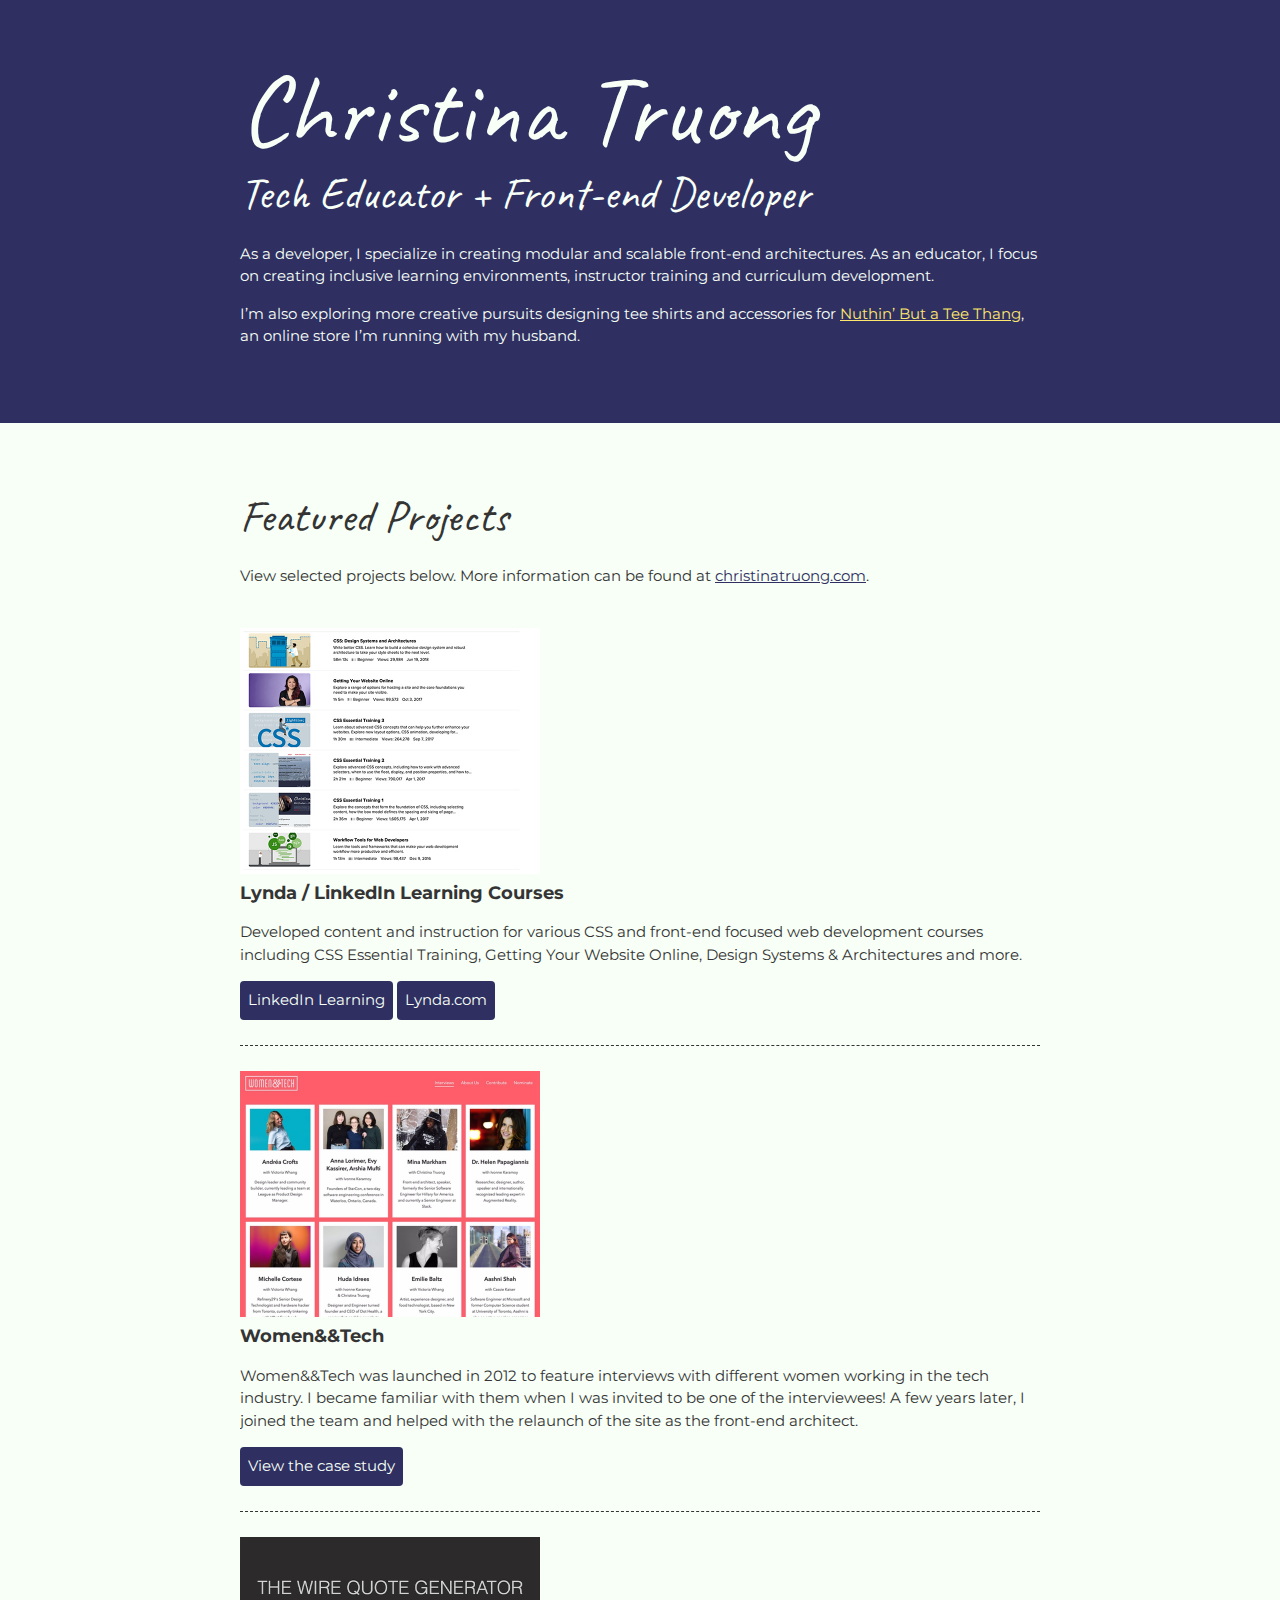
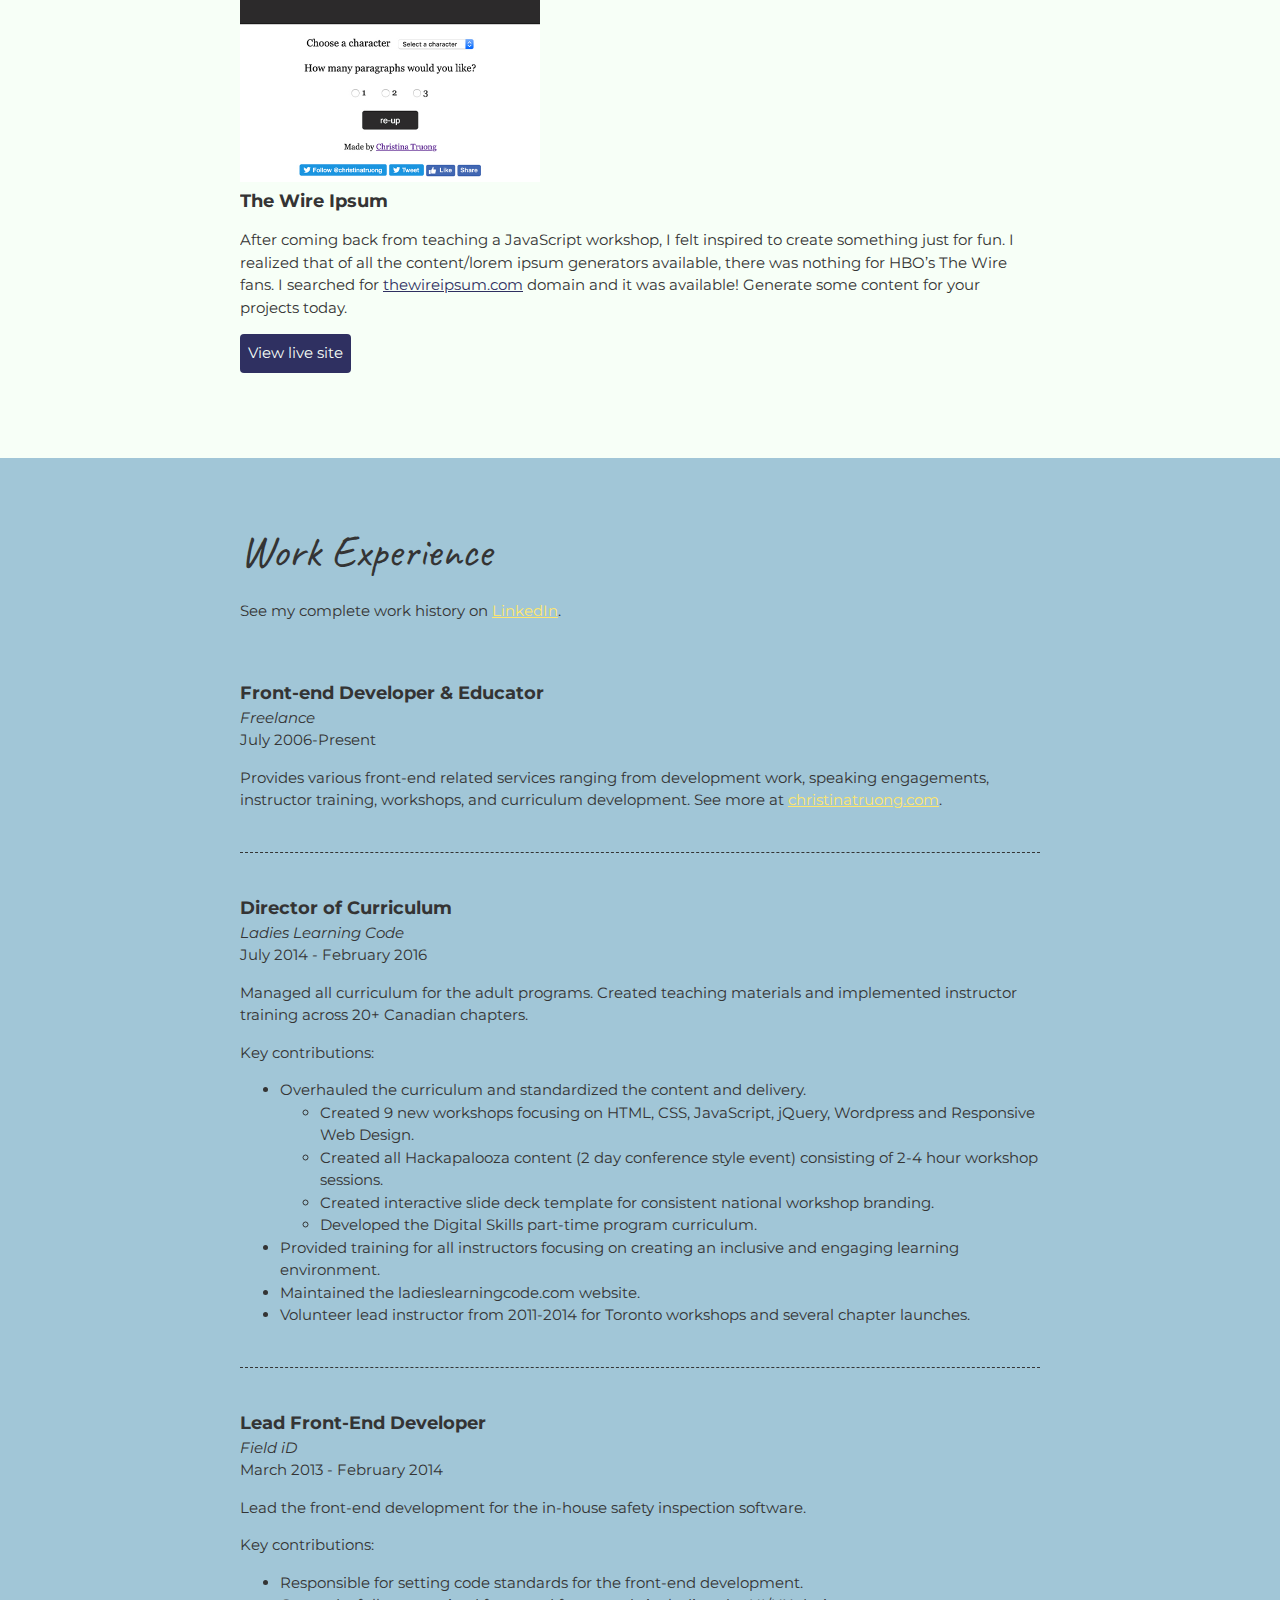
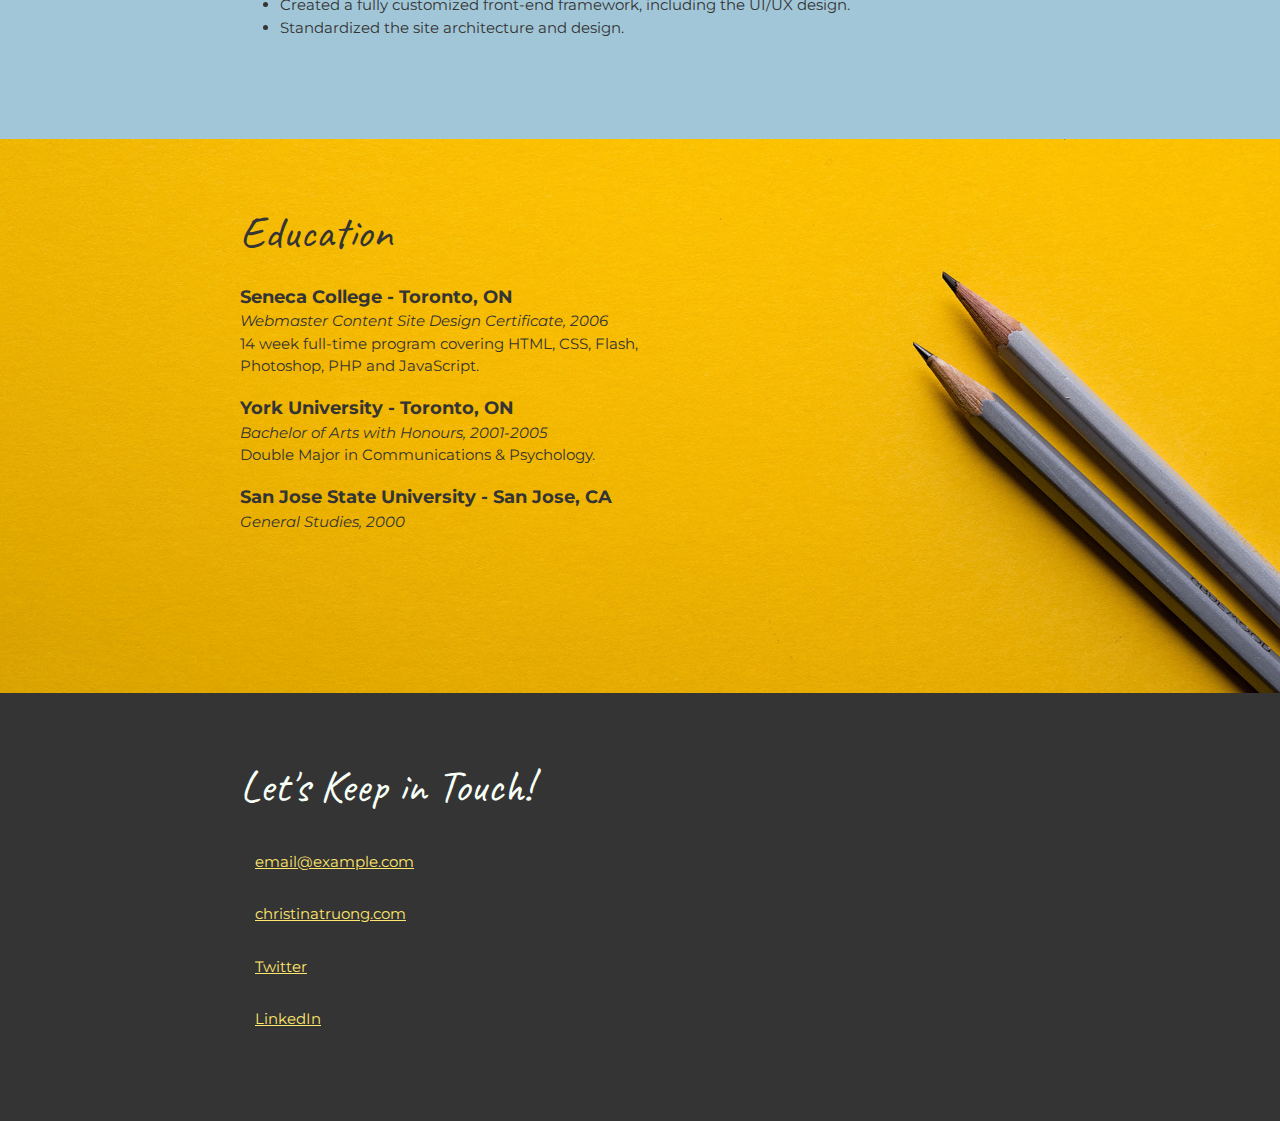
==== index.html @ 2dca57e2 "ADDED FILES" ====
<!DOCTYPE html>
<html lang="en">
  <head>
    <meta charset="UTF-8">
    <meta name="viewport" content="width=device-width, initial-scale=1.0">
    <title>Christina Truong, Tech Educator + Front-end Developer</title>
    <link href="https://fonts.googleapis.com/css?family=Caveat|Montserrat:400,600&display=swap" rel="stylesheet">
    <link rel="stylesheet" href="css/styles.css">
  </head>
  <body>
    <main>
      <!-- ***************  ABOUT / PROFILE  **************** -->
      <header>
        <div class="content-wrap">
          <h1>Christina Truong</h1>
          <h2>Tech Educator + Front-end Developer</h2>

          <p>As a developer, I specialize in creating modular and scalable front-end architectures. As an educator, I focus on creating inclusive learning environments, instructor training and curriculum development.</p>
          <p>I’m also exploring more creative pursuits designing tee shirts and accessories for <a href="http://teethang.com" target="_blank">Nuthin’ But a Tee Thang</a>, an online store I’m running with my husband.</p>
        </div>
      </header>

      <!-- ************ PROJECTS / PORTFOLIO  ************** -->
      <section class="projects">
        <div class="content-wrap divider">
          <h2>Featured Projects</h2>
          <p>View selected projects below. More information can be found at <a href="http://christinatruong.com">christinatruong.com</a>.</p>

          <!-- Project 1 -->
          <section class="project-item">
            <img src="images/project-courses.jpg" alt="Lynda & LinkedIn Learning course list">
            <h3>Lynda / LinkedIn Learning Courses</h3>
            <p>Developed content and instruction for various CSS and front-end focused web development courses including CSS Essential Training, Getting Your Website Online, Design Systems & Architectures and more.</p>
            <a class="btn" href="https://www.linkedin.com/learning/instructors/christina-truong?u=2125562" target="_blank">LinkedIn Learning</a>
            <a class="btn" href="https://www.lynda.com/Christina-Truong/7842227-1.html">Lynda.com</a>
          </section>

          <!-- Project 2 -->
          <section class="project-item">
            <img src="images/project-women-tech.jpg" alt="Women and Tech website">
            <h3>Women&&Tech</h3>
            <p>Women&&Tech was launched in 2012 to feature interviews with different women working in the tech industry. I became familiar with them when I was invited to be one of the interviewees! A few years later, I joined the team and helped with the relaunch of the site as the front-end architect.</p>
            <a class="btn" href="http://christinatruong.com/projects/women-and-tech-redesign.html" target="_blank">View the case study</a>
          </section>

          <!-- Project 3 -->
          <section class="project-item">
            <img src="images/project-wire-ipsum.jpg" alt="The Wire Ipsum website">
            <h3>The Wire Ipsum</h3>
            <p>After coming back from teaching a JavaScript workshop, I felt inspired to create something just for fun. I realized that of all the content/lorem ipsum generators available, there was nothing for HBO’s The Wire fans. I searched for <a href="http://thewireipsum.com" target="_blank">thewireipsum.com</a> domain and it was available! Generate some content for your projects today.</p>
            <a class="btn" href="http://thewireipsum.com" target="_blank">View live site</a>
          </section>
        </div>
      </section>

      <!-- ****************  WORK EXPERIENCE  ******************** -->
      <section class="work-experience">
        <div class="content-wrap item-details divider">
          <h2>Work Experience</h2>
          <p>See my complete work history on <a href="https://www.linkedin.com/in/christinatruong/">LinkedIn</a>.</p>

          <!-- Job 1 -->
          <section class="job-item">
            <div class="job-details">
              <h3>Front-end Developer & Educator</h3>
              <p>Freelance</p>
              <p>July 2006-Present</p>
            </div>
            <div class="job-summary">
              <p>Provides various front-end related services ranging from development work, speaking engagements, instructor training, workshops, and curriculum development. See more at  <a href="http://christinatruong.com">christinatruong.com</a>.</p>
            </div>
          </section>

          <!-- Job 2 -->
          <section class="job-item">
            <div class="job-details">
              <h3>Director of Curriculum</h3>
              <p>Ladies Learning Code</p>
              <p>July 2014 - February 2016</p>
            </div>
            <div class="job-summary">
              <p>Managed all curriculum for the adult programs. Created teaching materials and implemented instructor training across 20+ Canadian chapters.</p>
              <p>Key contributions:</p>
              <ul>
                <li>Overhauled the curriculum and standardized the content and delivery.
                  <ul>
                    <li>Created 9 new workshops focusing on HTML, CSS, JavaScript, jQuery, Wordpress and Responsive Web Design.</li>
                    <li>Created all Hackapalooza content (2 day conference style event) consisting of 2-4 hour workshop sessions.</li>
                    <li>Created interactive slide deck template for consistent national workshop branding.</li>
                    <li>Developed the Digital Skills part-time program curriculum.</li>
                  </ul>
                </li>
                <li>Provided training for all instructors focusing on creating an inclusive and engaging learning environment.</li>
                <li>Maintained the ladieslearningcode.com website.</li>
                <li>Volunteer lead instructor from 2011-2014 for Toronto workshops and several chapter launches.</li>
              </ul>
            </div>
          </section>

          <!-- Job 3 -->
          <section class="job-item">
            <div class="job-details">
              <h3>Lead Front-End Developer</h3>
              <p>Field iD</p>
              <p>March 2013 - February 2014</p>
            </div>
            <div class="job-summary">
              <p>Lead the front-end development for the in-house safety inspection software.</p>
              <p>Key contributions:</p>
              <ul>
                <li>Responsible for setting code standards for the front-end development.</li>
                <li>Created a fully customized front-end framework, including the UI/UX design.</li>
                <li>Standardized the site architecture and design.</li>
              </ul>
            </div>
          </section>
        </div>
      </section>

      <!-- *************  EDUCATION & CERTIFICATIONS *********** -->
      <section class="education">
        <div class="content-wrap item-details">
          <h2>Education</h2>

          <section>
            <h3>Seneca College - Toronto, ON</h3>
            <p>Webmaster Content Site Design Certificate, 2006</p>
            <p>14 week full-time program covering HTML, CSS, Flash, Photoshop, PHP and JavaScript.</p>
          </section>

          <section>
            <h3>York University - Toronto, ON</h3>
            <p>Bachelor of Arts with Honours, 2001-2005</p>
            <p>Double Major in Communications & Psychology.</p>
          </section>

          <section>
            <h3>San Jose State University - San Jose, CA</h3>
            <p>General Studies, 2000</p>
          </section>
        </div>
      </section>

      <!-- ************  CONTACT INFO / SOCIAL MEDIA  ************ -->
      <footer>
        <div class="content-wrap">
          <h2>Let's Keep in Touch!</h2>

          <!-- Social media and contact links. Add or remove any networks. -->
          <ul class="contact-list">
            <li><a href="mailto:email@example.com">email@example.com</a></li>
            <li><a href="http://christinatruong.com" target="_blank">christinatruong.com</a></li>
            <li><a href="http://twitter.com/christinatruong" target="_blank">Twitter</a></li>
            <li><a href="#" target="_blank">LinkedIn</a></li>
          </ul>
        </div>
      </footer>
    </main>
  </body>
</html>
---- css/styles.css ----
/*
COLOR PALETTE
https://coolors.co/f7fff7-343434-2f3061-ffe66d-a1c6d7
#F7FFF7 - almost white
#343434 - dark gray - almost black
#2F3061 - blue dark
#FFE66D - yellow
#A1C6D7 - blue light
*/


/* Global styles
------------------------------------*/
html {
  box-sizing: border-box;
}
*, *:before, *:after {
  box-sizing: inherit;
}

body {
  color: #343434;
  margin: 0;
  padding: 0;
  font-family: 'Montserrat', sans-serif;
  font-size: 15px;
  line-height: 1.5;
}
img {
  width: 300px;
}
a {
  color: #FFE66D;
}
a:hover {
  text-decoration: none;
}
h1 {
  font-size: 100px;
  line-height: 1;
}
h2 {
  font-size: 45px;
}
h1, h2 {
  font-family: 'Caveat', cursive;
  font-weight: 400;
  margin: 0;
}
.content-wrap {
  max-width: 800px;
  width: 85%;
  margin: 0 auto;
  padding: 60px 0;
}
h3 {
  margin-bottom: 0;
}
.item-details h3 + p {
  font-style: italic;
}
.item-details h3 ~ p {
  margin: 0;
}
.divider > section {
  border-bottom: 1px dashed #343434;
  padding: 25px 0;
}
.divider > section:last-of-type {
  border-bottom: none;
}


/* Profile
------------------------------------*/
header {
  background: #2F3061;
  color: #F7FFF7;
}


/* Projects
------------------------------------*/
.projects {
  background: #F7FFF7;
}
.projects a {
  color: #2F3061;
}
.projects .btn {
  color: #F7FFF7;
  background: #2F3061;
  text-decoration: none;
  padding: 8px;
  border-radius: 4px;
  display: inline-block;
}
.projects .btn:hover {
  background: rgba(47, 48, 97, 80%);
}
.project-item {
  overflow: hidden;
}
.project-item h3 {
  margin-top: 0;
}


/* Work Experience
------------------------------------*/
.work-experience {
  background: #A1C6D7;
}



/* Education
------------------------------------*/
.education {
  background-image: url(../images/joanna-kosinska-unsplash.jpg);
  background-size: cover;
  background-position: top right;
  padding-bottom: 100px;
}
.education p {
  width: 60%;
}


/* Contact Info
------------------------------------*/
footer {
  background: #343434;
  color: #F7FFF7;
}
.contact-list {
  list-style-type: none;
  padding: 0;
}
.contact-list a {
  padding: 15px;
  display: inline-block;
}
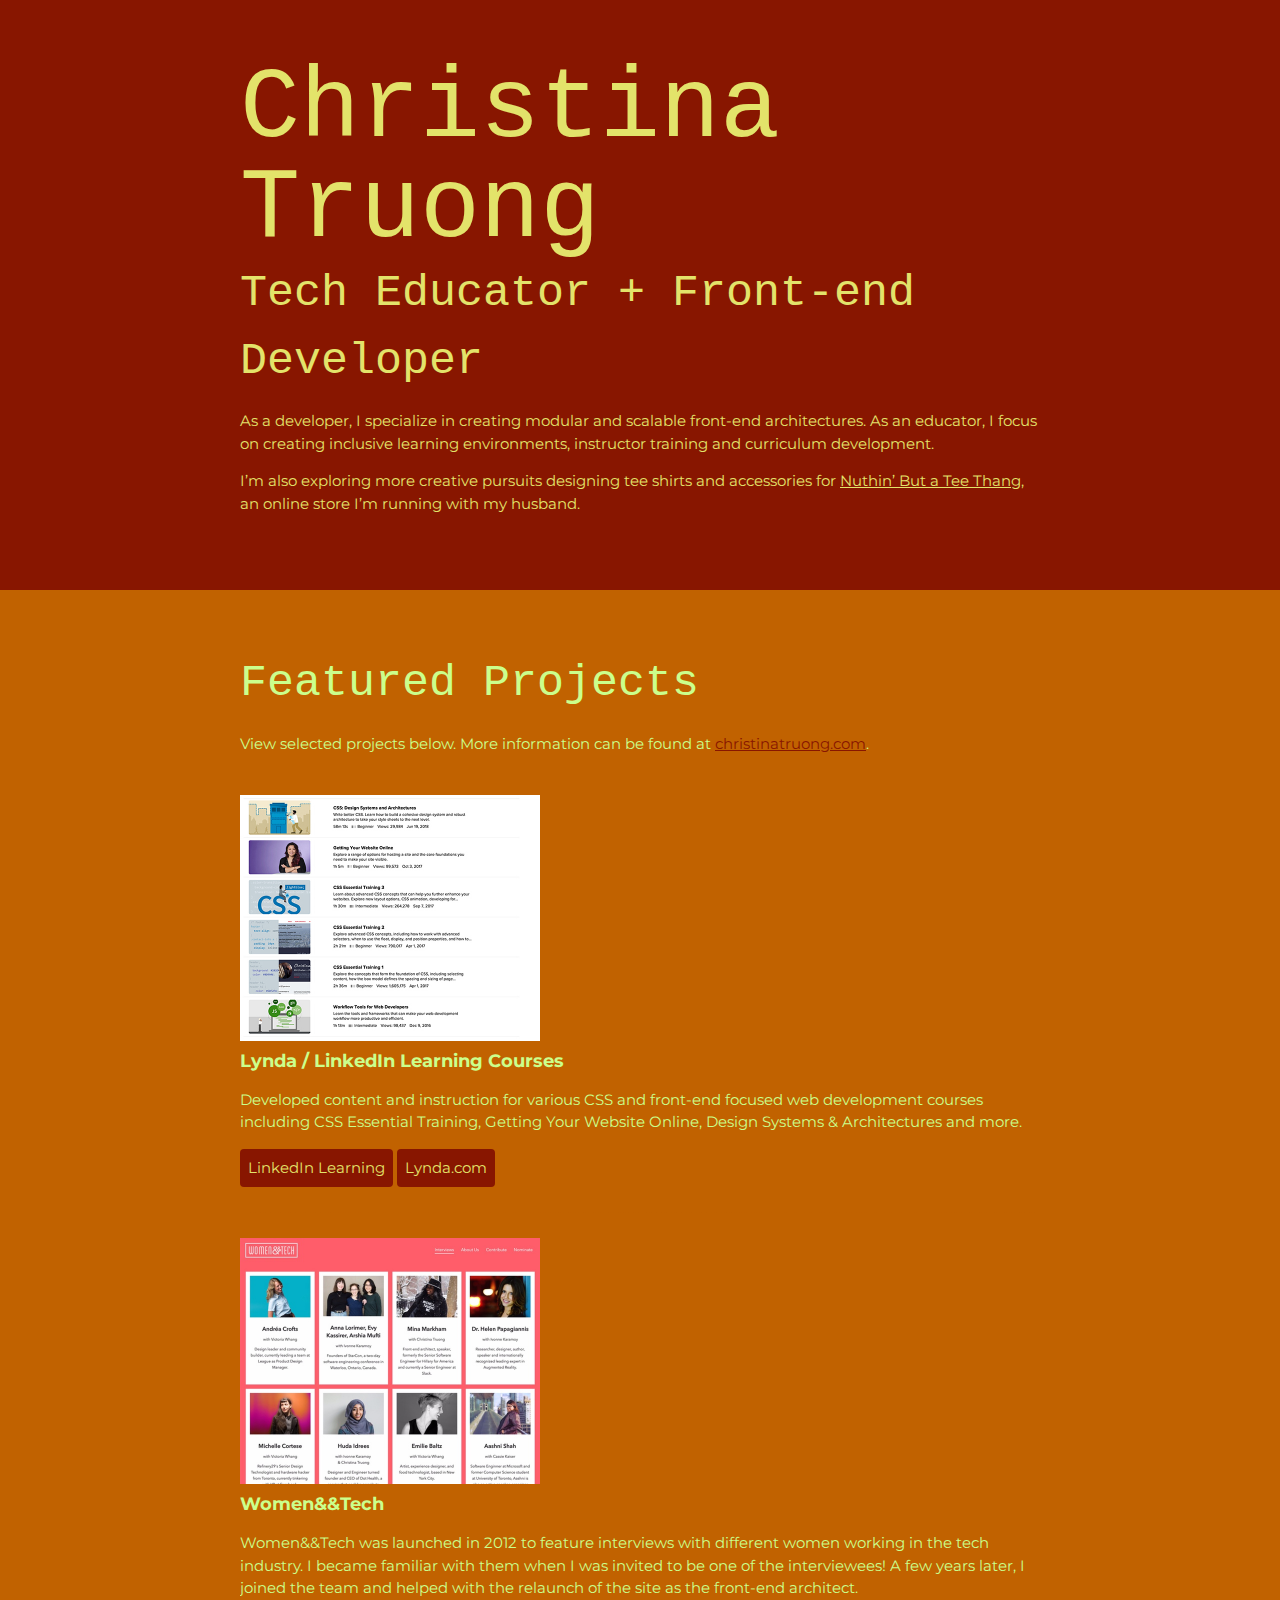
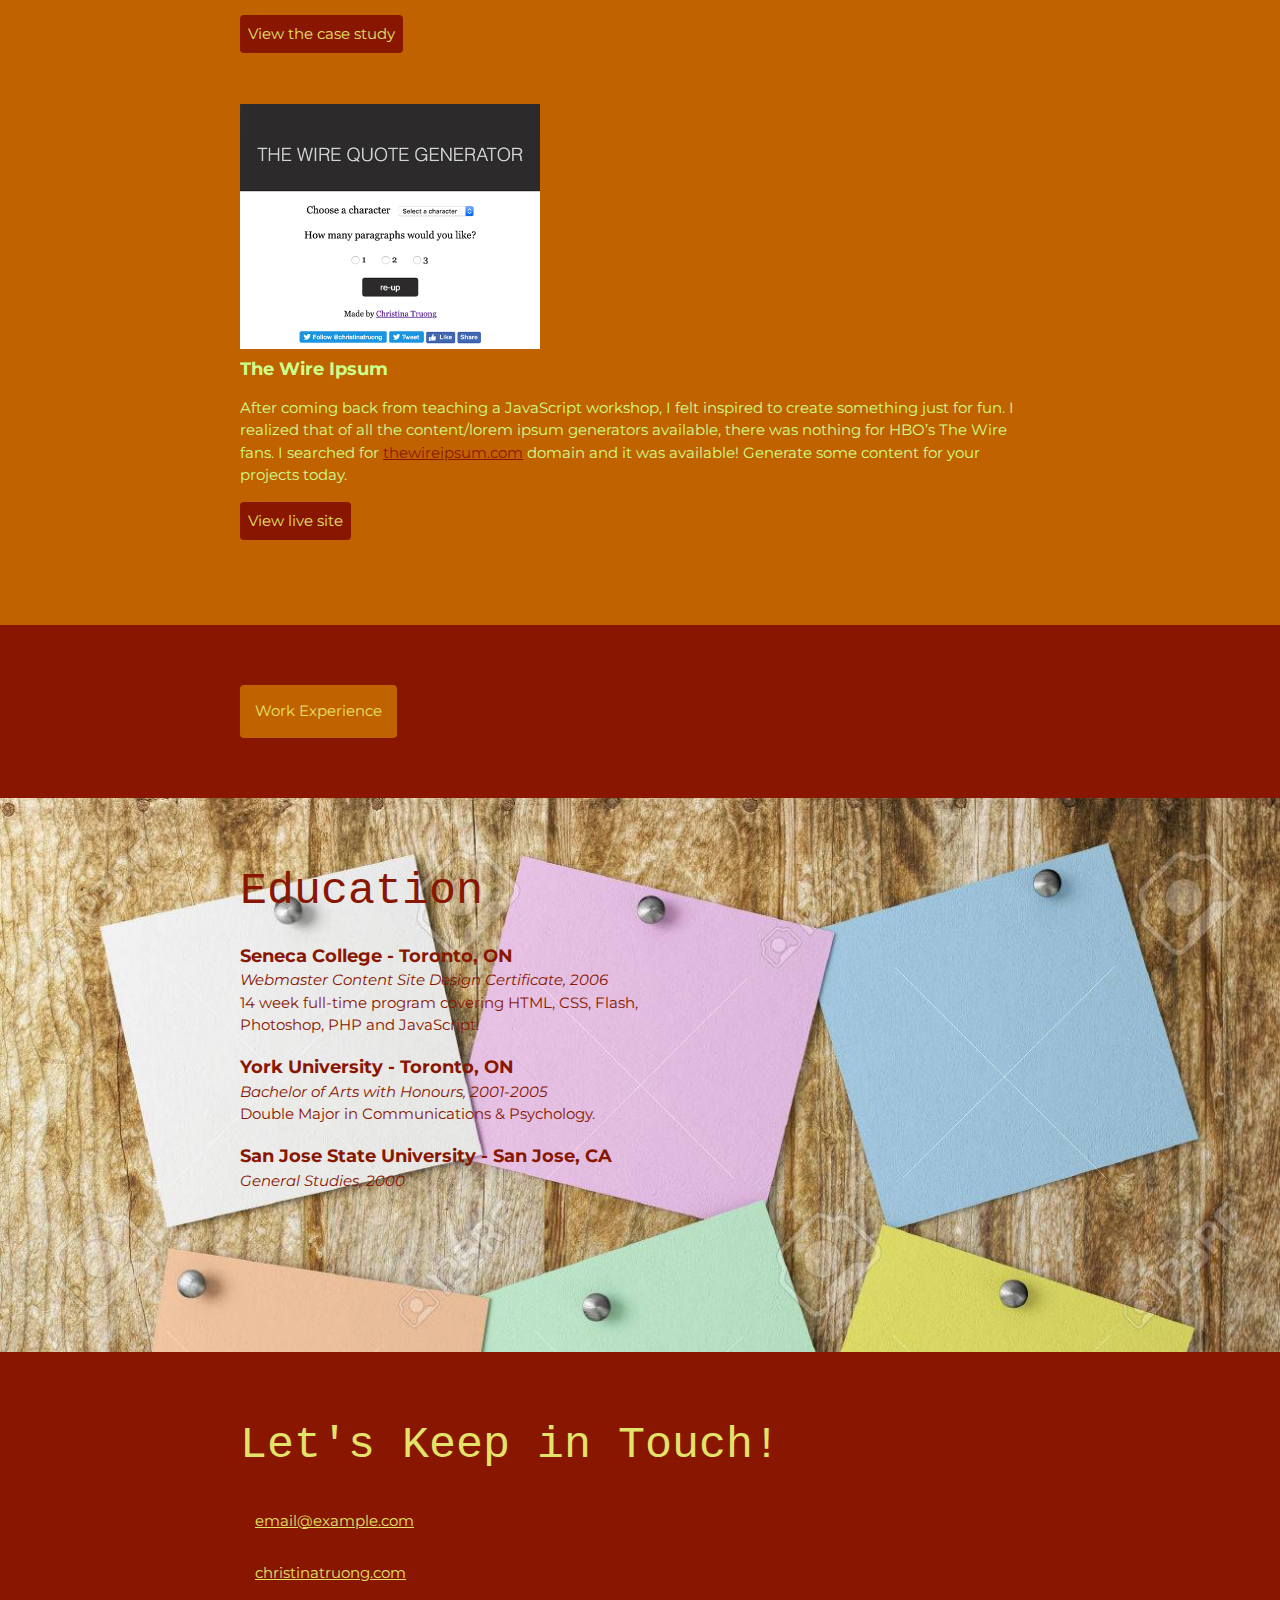
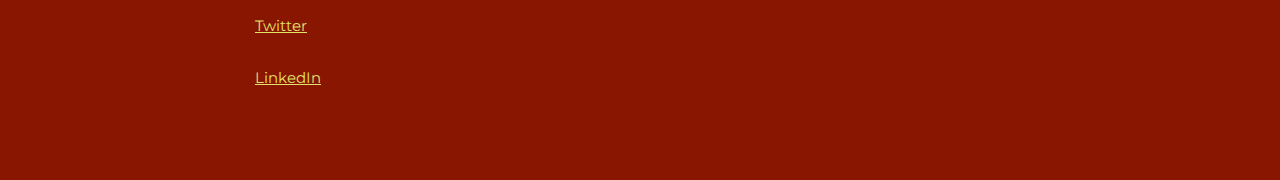
==== commit 28de52f9: "TASK 2 DONE" ====
--- a/index.html
+++ b/index.html
@@ -52,71 +52,19 @@
           </section>
         </div>
       </section>
+   
+    <!-- ****************  WORK EXPERIENCE BUTTON  ******************** -->
 
-      <!-- ****************  WORK EXPERIENCE  ******************** -->
       <section class="work-experience">
-        <div class="content-wrap item-details divider">
-          <h2>Work Experience</h2>
-          <p>See my complete work history on <a href="https://www.linkedin.com/in/christinatruong/">LinkedIn</a>.</p>
+          <div class="content-wrap item-details divider">
 
-          <!-- Job 1 -->
-          <section class="job-item">
-            <div class="job-details">
-              <h3>Front-end Developer & Educator</h3>
-              <p>Freelance</p>
-              <p>July 2006-Present</p>
-            </div>
-            <div class="job-summary">
-              <p>Provides various front-end related services ranging from development work, speaking engagements, instructor training, workshops, and curriculum development. See more at  <a href="http://christinatruong.com">christinatruong.com</a>.</p>
+            
+              <a class="btn" href="work.html" target="_blank">Work Experience</a>
+        
+
             </div>
           </section>
-
-          <!-- Job 2 -->
-          <section class="job-item">
-            <div class="job-details">
-              <h3>Director of Curriculum</h3>
-              <p>Ladies Learning Code</p>
-              <p>July 2014 - February 2016</p>
-            </div>
-            <div class="job-summary">
-              <p>Managed all curriculum for the adult programs. Created teaching materials and implemented instructor training across 20+ Canadian chapters.</p>
-              <p>Key contributions:</p>
-              <ul>
-                <li>Overhauled the curriculum and standardized the content and delivery.
-                  <ul>
-                    <li>Created 9 new workshops focusing on HTML, CSS, JavaScript, jQuery, Wordpress and Responsive Web Design.</li>
-                    <li>Created all Hackapalooza content (2 day conference style event) consisting of 2-4 hour workshop sessions.</li>
-                    <li>Created interactive slide deck template for consistent national workshop branding.</li>
-                    <li>Developed the Digital Skills part-time program curriculum.</li>
-                  </ul>
-                </li>
-                <li>Provided training for all instructors focusing on creating an inclusive and engaging learning environment.</li>
-                <li>Maintained the ladieslearningcode.com website.</li>
-                <li>Volunteer lead instructor from 2011-2014 for Toronto workshops and several chapter launches.</li>
-              </ul>
-            </div>
-          </section>
-
-          <!-- Job 3 -->
-          <section class="job-item">
-            <div class="job-details">
-              <h3>Lead Front-End Developer</h3>
-              <p>Field iD</p>
-              <p>March 2013 - February 2014</p>
-            </div>
-            <div class="job-summary">
-              <p>Lead the front-end development for the in-house safety inspection software.</p>
-              <p>Key contributions:</p>
-              <ul>
-                <li>Responsible for setting code standards for the front-end development.</li>
-                <li>Created a fully customized front-end framework, including the UI/UX design.</li>
-                <li>Standardized the site architecture and design.</li>
-              </ul>
-            </div>
-          </section>
-        </div>
-      </section>
-
+     
       <!-- *************  EDUCATION & CERTIFICATIONS *********** -->
       <section class="education">
         <div class="content-wrap item-details">
--- a/css/styles.css
+++ b/css/styles.css
@@ -1,11 +1,10 @@
 /*
 COLOR PALETTE
-https://coolors.co/f7fff7-343434-2f3061-ffe66d-a1c6d7
-#F7FFF7 - almost white
-#343434 - dark gray - almost black
-#2F3061 - blue dark
-#FFE66D - yellow
-#A1C6D7 - blue light
+https://coolors.co/cbff8c-e3e36a-c16200-881600-4e0110
+#CBFF8C - light yellow
+#E3E36A - yellow
+#C16200 - orange 
+#881600 - red/maroon
 */
 
 
@@ -19,7 +18,7 @@
 }
 
 body {
-  color: #343434;
+  color: #CBFF8C;
   margin: 0;
   padding: 0;
   font-family: 'Montserrat', sans-serif;
@@ -30,7 +29,7 @@
   width: 300px;
 }
 a {
-  color: #FFE66D;
+  color: #E3E36A;
 }
 a:hover {
   text-decoration: none;
@@ -43,7 +42,7 @@
   font-size: 45px;
 }
 h1, h2 {
-  font-family: 'Caveat', cursive;
+  font-family: 'Courier Prime', monospace;
   font-weight: 400;
   margin: 0;
 }
@@ -63,7 +62,7 @@
   margin: 0;
 }
 .divider > section {
-  border-bottom: 1px dashed #343434;
+  border-bottom: 1px dashed #C16200;
   padding: 25px 0;
 }
 .divider > section:last-of-type {
@@ -74,29 +73,29 @@
 /* Profile
 ------------------------------------*/
 header {
-  background: #2F3061;
-  color: #F7FFF7;
+  background: #881600;
+  color: #E3E36A;
 }
 
 
 /* Projects
 ------------------------------------*/
 .projects {
-  background: #F7FFF7;
+  background: #C16200;
 }
 .projects a {
-  color: #2F3061;
+  color: #881600;
 }
 .projects .btn {
-  color: #F7FFF7;
-  background: #2F3061;
+  color: #E3E36A;
+  background: #881600;
   text-decoration: none;
   padding: 8px;
   border-radius: 4px;
   display: inline-block;
 }
 .projects .btn:hover {
-  background: rgba(47, 48, 97, 80%);
+  background: rgba(193, 98, 0, 1);
 }
 .project-item {
   overflow: hidden;
@@ -109,18 +108,29 @@
 /* Work Experience
 ------------------------------------*/
 .work-experience {
-  background: #A1C6D7;
+  background: #881600;
 }
-
+.work-experience .btn {
+  color: #E3E36A;
+  background: #C16200;
+  text-decoration: none;
+  padding: 15px;
+  border-radius: 4px;
+  display: inline-block;
+}
+.work-experience .btn:hover {
+  background: #881600
+}
 
 
 /* Education
 ------------------------------------*/
 .education {
-  background-image: url(../images/joanna-kosinska-unsplash.jpg);
+  background-image: url(../images/39526618-a-post-it-on-a-wood-background.jpg);
   background-size: cover;
   background-position: top right;
   padding-bottom: 100px;
+  color: #881600;
 }
 .education p {
   width: 60%;
@@ -130,8 +140,9 @@
 /* Contact Info
 ------------------------------------*/
 footer {
-  background: #343434;
-  color: #F7FFF7;
+  background: #881600;
+  color: #E3E36A;
+  
 }
 .contact-list {
   list-style-type: none;
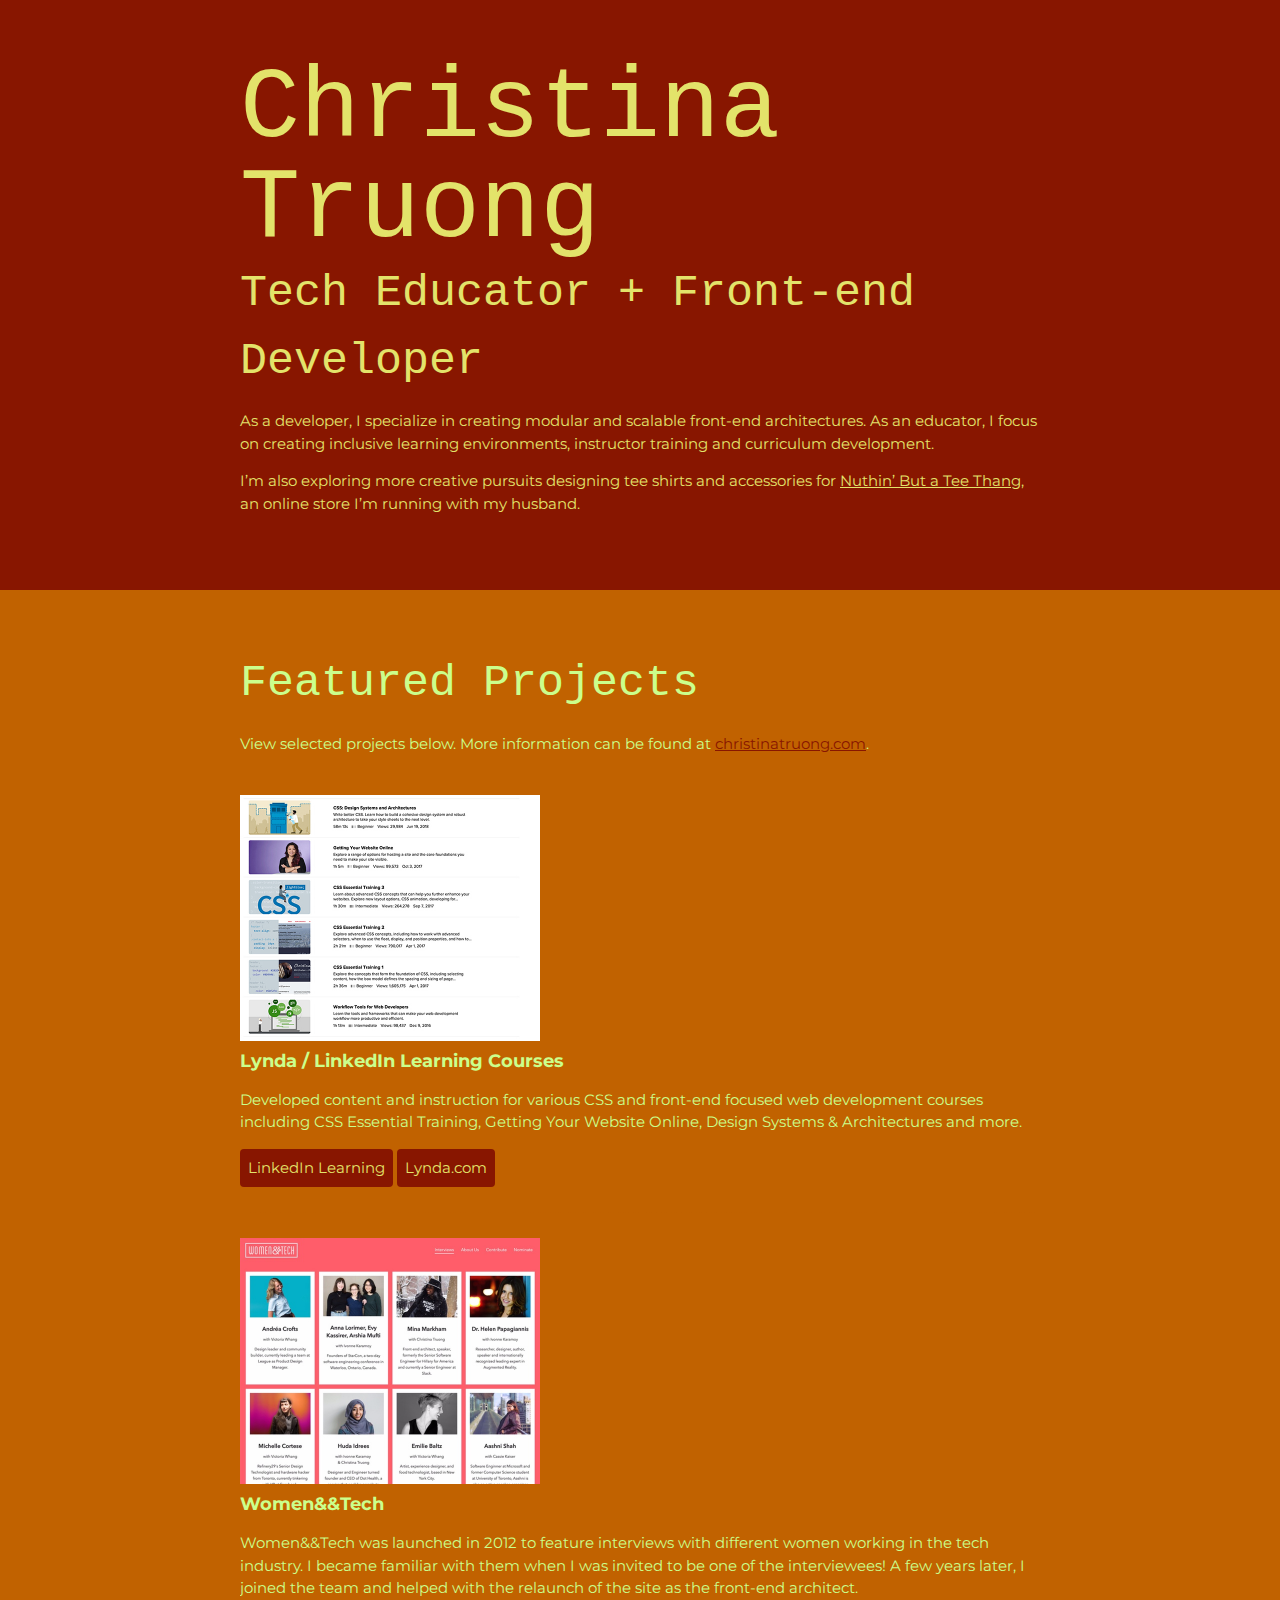
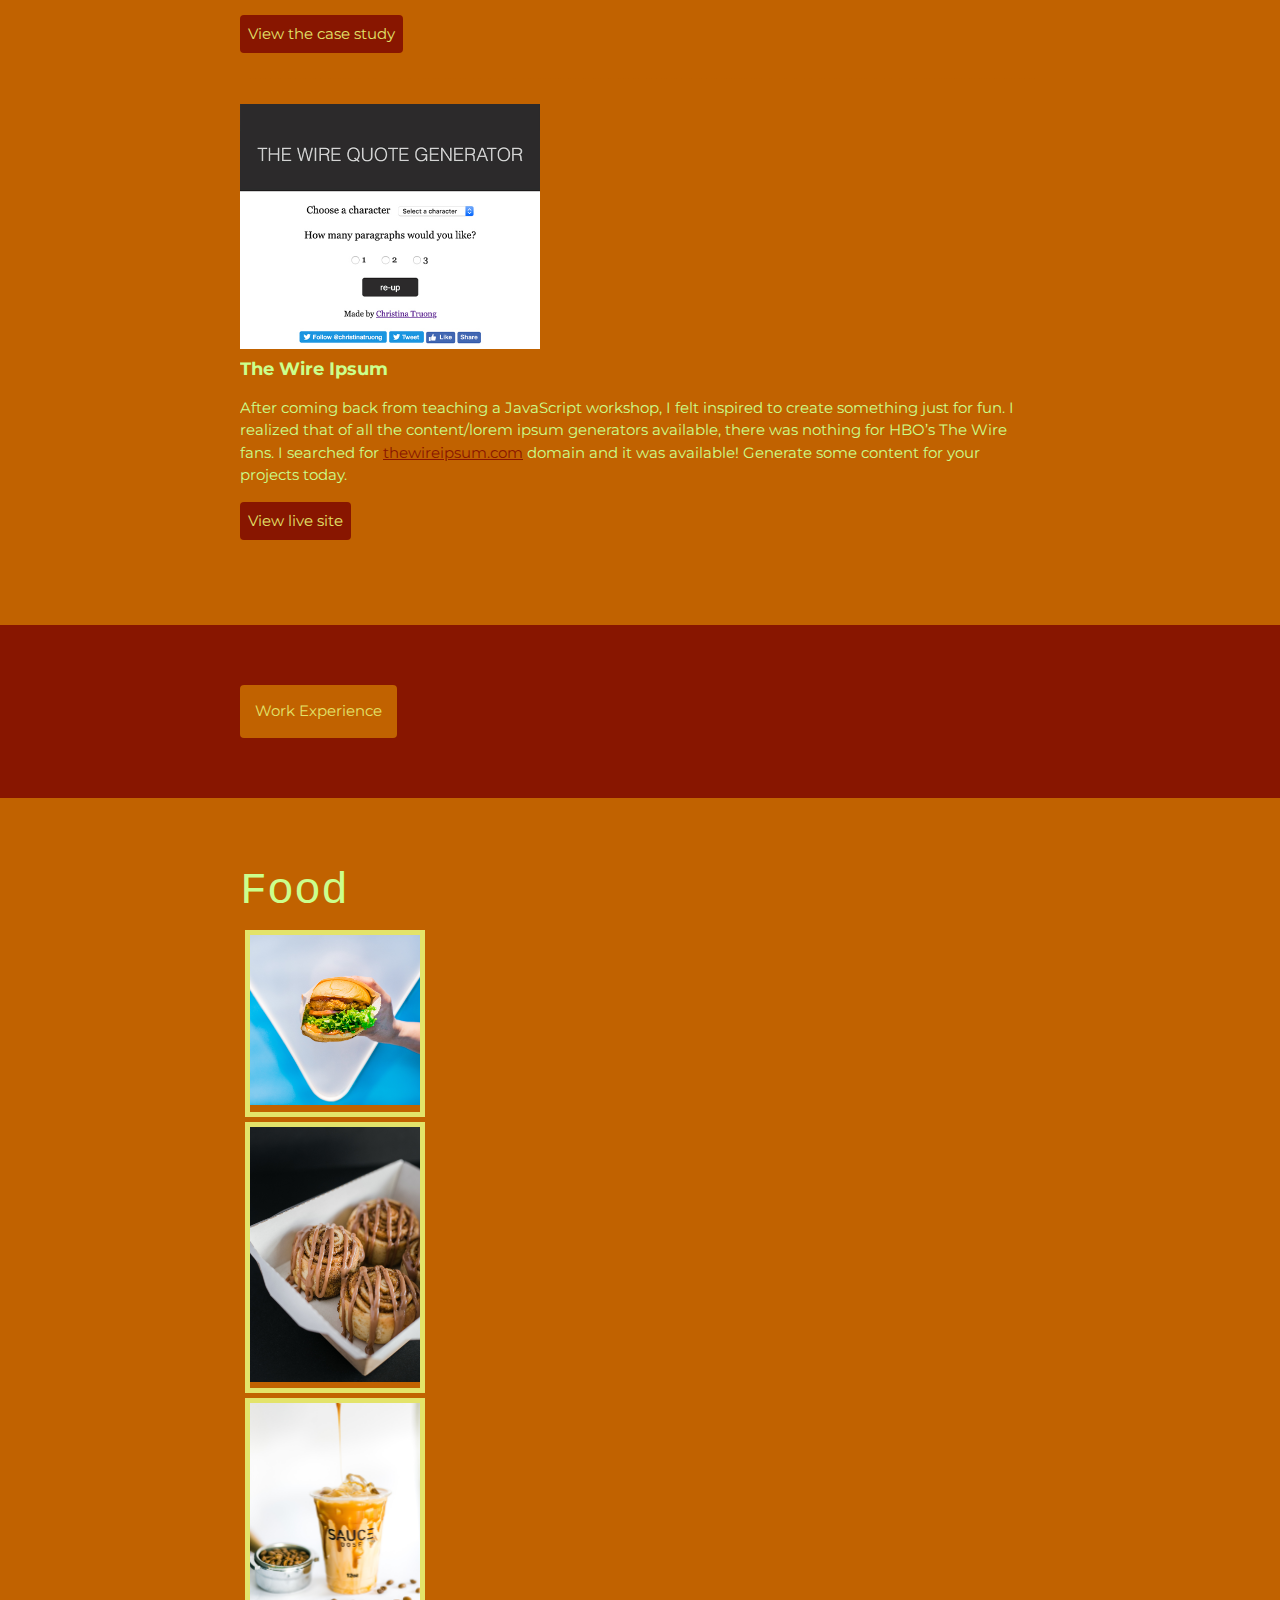
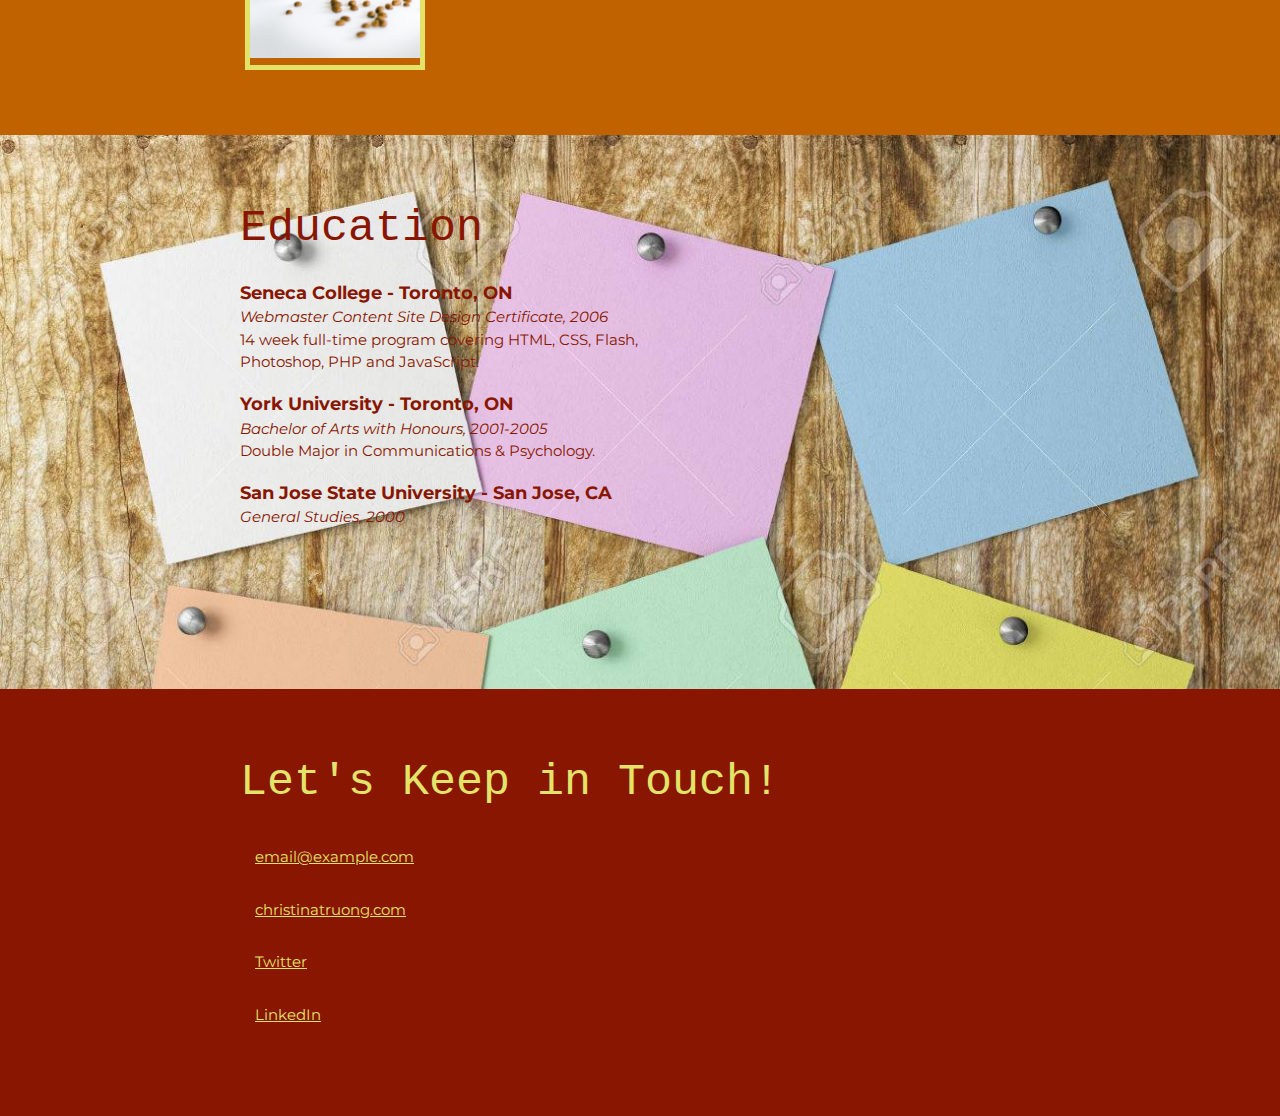
==== commit 5d6c06d6: "TASK 3 DONE" ====
--- a/index.html
+++ b/index.html
@@ -58,13 +58,54 @@
       <section class="work-experience">
           <div class="content-wrap item-details divider">
 
-            
+
               <a class="btn" href="work.html" target="_blank">Work Experience</a>
         
 
             </div>
           </section>
-     
+
+
+     <!-- ************  Image Gallery  ************ -->
+<section class="food">
+    <div class="content-wrap">
+        <h2>Food</h2>
+<article>
+        <div class="gallery">
+            <a target="_blank" href="images/food1.jpg">
+              <img src="images/food1.jpg" alt="food1" width="600" height="400">
+            </a>
+            </a>
+           
+          </div>
+        </article>
+
+        <article>
+            <div class="gallery">
+                <a target="_blank" href="images/food2.jpg">
+                  <img src="images/food2.jpg" alt="food2" width="600" height="400">
+                </a>
+                </a>
+                
+              </div>
+            </article>
+
+            <article>
+                <div class="gallery">
+                    <a target="_blank" href="images/food3.jpg">
+                      <img src="images/food3.jpg" alt="food3" width="600" height="400">
+                    </a>
+                    </a>
+                  
+                  </div>
+                </article>
+
+
+      </div>
+</section>
+
+
+
       <!-- *************  EDUCATION & CERTIFICATIONS *********** -->
       <section class="education">
         <div class="content-wrap item-details">
@@ -89,6 +130,11 @@
         </div>
       </section>
 
+
+
+
+
+
       <!-- ************  CONTACT INFO / SOCIAL MEDIA  ************ -->
       <footer>
         <div class="content-wrap">
--- a/css/styles.css
+++ b/css/styles.css
@@ -52,6 +52,10 @@
   margin: 0 auto;
   padding: 60px 0;
 }
+
+
+
+
 h3 {
   margin-bottom: 0;
 }
@@ -136,6 +140,31 @@
   width: 60%;
 }
 
+/* Food
+------------------------------------*/
+.food {
+  background: #C16200;
+}
+
+
+.gallery {
+  margin: 5px;
+  border: 5px solid #E3E36A;
+  width: 180px;
+}
+
+.gallery:hover {
+  border: 5px solid #881600;
+}
+
+.gallery img {
+  width: 100%;
+  height: auto;
+}
+
+
+
+
 
 /* Contact Info
 ------------------------------------*/
